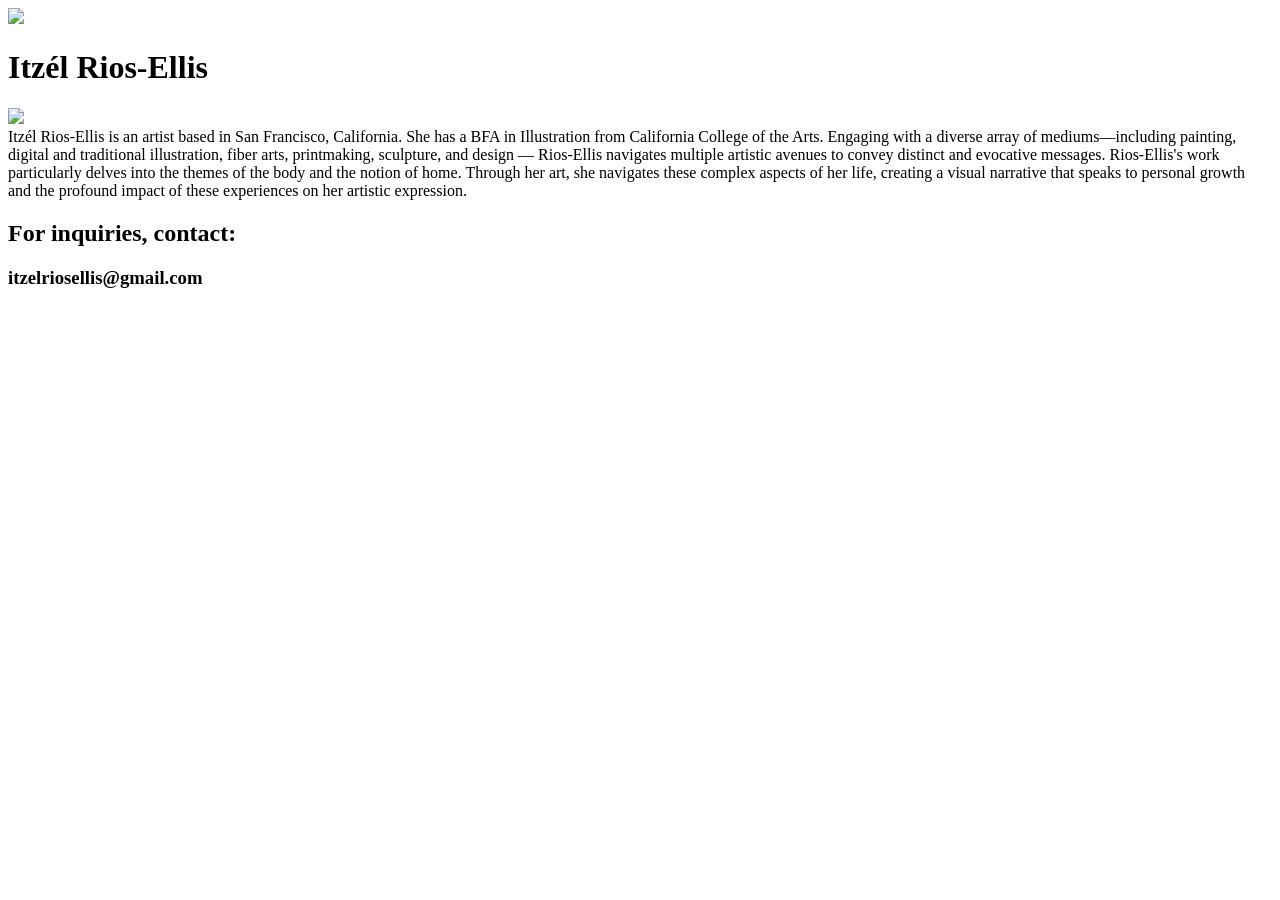
==== about.html @ 1f966a65 "pages" ====
<!DOCTYPE html>

<html lang="en">
<head>
    <title>About Itzél Rios-Ellis</title>

    <link rel="stylesheet" href="/components/main.css">
    <link rel="stylesheet" href="/styles/about.css">
    <link rel="icon" href="/assets/images/icons/favicon.svg">

</head>

<body data-page="about">
    <menu-header></menu-header>
<div class="flash" id="flash"></div>
    <div id="container">
            <div id="leftAb">
                <img class="itzel" src="/assets/images/itzel.jpg"></img>
            </div>

            <div class="rightAb">
                <div id="name">
                    <h1>Itzél Rios-Ellis</h1>
                    <img class="star" src="/assets/images/icons/favicon.svg"></img>
                </div>
                <p1>Itzél Rios-Ellis is an artist based in San Francisco, California. She has a BFA in Illustration from California College of the Arts. Engaging with a diverse array of mediums—including painting, digital and traditional illustration, fiber arts, printmaking, sculpture, and design — Rios-Ellis navigates multiple artistic avenues to convey distinct and evocative messages. Rios-Ellis's work particularly delves into the themes of the body and the notion of home. Through her art, she navigates these complex aspects of her life, creating a visual narrative that speaks to personal growth and the profound impact of these experiences on her artistic expression.</h2>
                <h2>For inquiries, contact: </h2>
                <div id="contact">
                    <div id="copy"></div>
                    <h3 id="email">itzelriosellis@gmail.com</h3>
                </div>
            </div>
    </div>
    
    <div class="loader" id="loader"></div>
    <footer-main></footer-main>
    <script src="scripts/about.js"></script>

    <script src="components/headerFooter.js"></script>

</body>
</html>
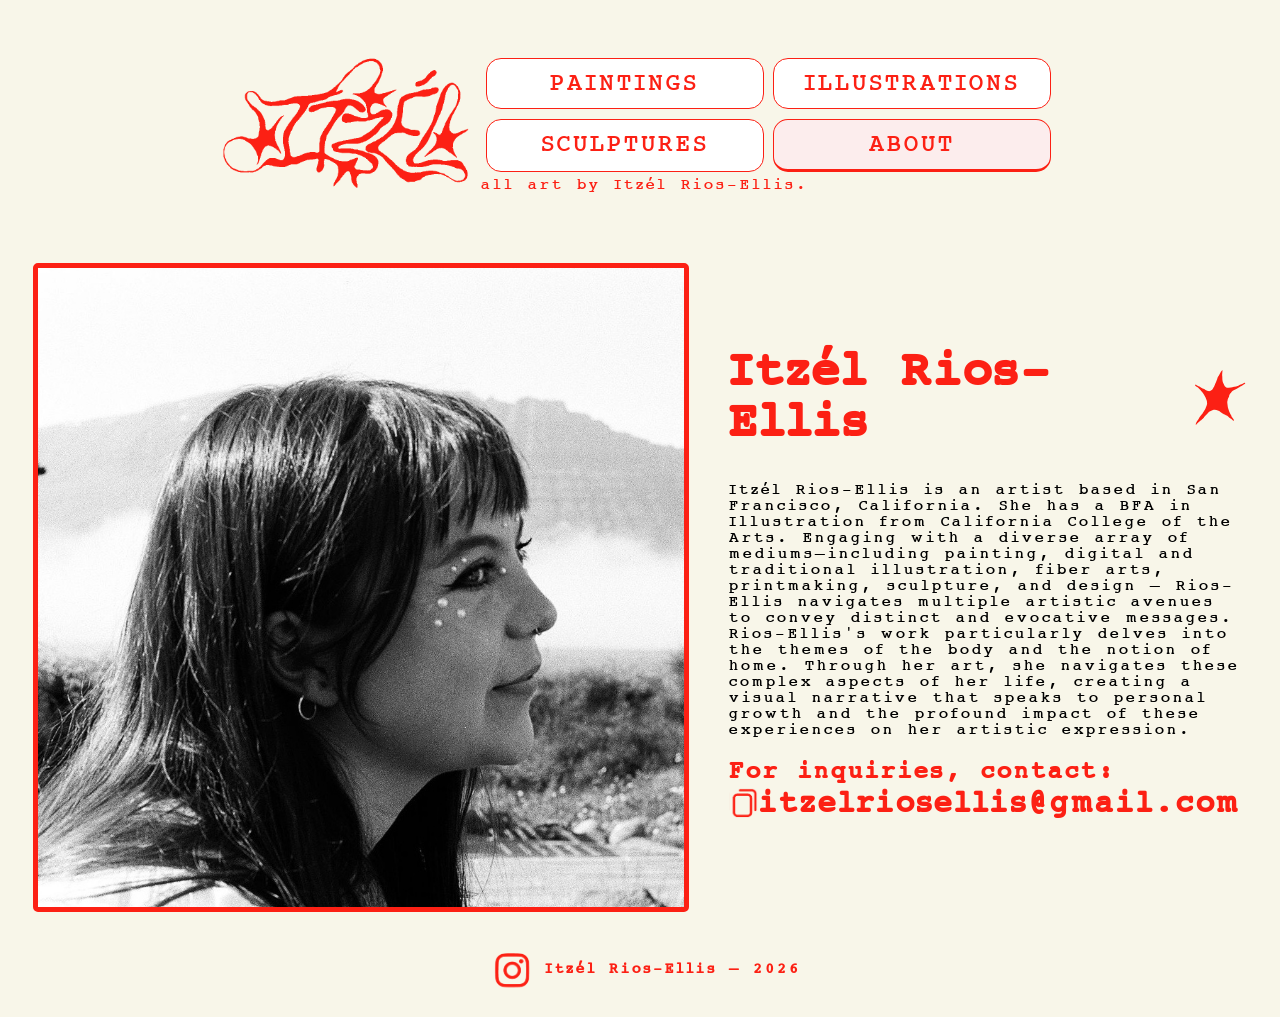
==== commit cd448821: "edi" ====
--- a/about.html
+++ b/about.html
@@ -4,9 +4,9 @@
 <head>
     <title>About Itzél Rios-Ellis</title>
 
-    <link rel="stylesheet" href="/components/main.css">
-    <link rel="stylesheet" href="/styles/about.css">
-    <link rel="icon" href="/assets/images/icons/favicon.svg">
+    <link rel="stylesheet" href="components/main.css">
+    <link rel="stylesheet" href="styles/about.css">
+    <link rel="icon" href="assets/images/icons/favicon.svg">
 
 </head>
 
@@ -15,13 +15,13 @@
 <div class="flash" id="flash"></div>
     <div id="container">
             <div id="leftAb">
-                <img class="itzel" src="/assets/images/itzel.jpg"></img>
+                <img class="itzel" src="assets/images/itzel.jpg"></img>
             </div>
 
             <div class="rightAb">
                 <div id="name">
                     <h1>Itzél Rios-Ellis</h1>
-                    <img class="star" src="/assets/images/icons/favicon.svg"></img>
+                    <img class="star" src="assets/images/icons/favicon.svg"></img>
                 </div>
                 <p1>Itzél Rios-Ellis is an artist based in San Francisco, California. She has a BFA in Illustration from California College of the Arts. Engaging with a diverse array of mediums—including painting, digital and traditional illustration, fiber arts, printmaking, sculpture, and design — Rios-Ellis navigates multiple artistic avenues to convey distinct and evocative messages. Rios-Ellis's work particularly delves into the themes of the body and the notion of home. Through her art, she navigates these complex aspects of her life, creating a visual narrative that speaks to personal growth and the profound impact of these experiences on her artistic expression.</h2>
                 <h2>For inquiries, contact: </h2>
--- a/components/main.css
+++ b/components/main.css
@@ -0,0 +1,52 @@
+@font-face {
+    font-family: 'main';
+    src: url('/assets/fonts/jai.TTF') format('truetype');
+    font-weight: 200;
+    font-style: normal;
+    
+}
+:root {
+  --main-color: #fc2014; /* your theme color */
+  --second-color: #f8f6e9;
+}
+
+#overlay {
+  background-color: rgba(var(--second-color-rgb), 0.5);
+}
+
+html, body {
+    font-family: 'main', sans-serif;
+    background-color: var(--second-color);
+    letter-spacing: 3px; 
+}
+a {
+    color: inherit; 
+    text-decoration: inherit;
+  }
+  .loader{
+    position: fixed;
+    top: 0;
+    left: 0;
+    width: 100vw;
+    height: 100vh;
+    display: flex;
+    justify-content: center;
+    align-items: center;
+    background-color: rgb(248, 246, 233);
+    z-index: 5;
+    transition: all 0.1s ease-out;
+    overflow-x: hidden;
+
+}
+.loader-hidden{
+    opacity: 0;
+    visibility: hidden;
+}
+.loader::after{
+    content:"";
+    width: 275px;
+    height: 275px;
+    background-image: url('../assets/images/icons/loading.gif');
+    background-size:contain;
+    background-repeat: no-repeat;
+}
--- a/styles/about.css
+++ b/styles/about.css
@@ -0,0 +1,104 @@
+#container{
+    width: 100%;
+    height: 100%;
+    display: flex;
+    flex-direction: row;
+    margin: 0;
+    padding: 25px;
+    max-width: 1500px;
+    margin: 0 auto;
+}
+.flash {
+  position: fixed;
+  inset: 0;
+  background: var(--second-color);
+  pointer-events: none;
+  opacity: 0;
+  transition: opacity 0.4s ease;
+  z-index: 9999;
+}
+
+.flash.active {
+  opacity: 1;
+}
+.leftAb{
+    width: 30%;
+  height: 500px; 
+  overflow: hidden;
+}
+#name{
+  display: flex;
+  align-items: center;
+  gap: 10px;
+}
+
+.star{
+  width: 55px;
+}
+.star:hover{
+  width: 75px;
+  background-position: center;
+}
+.itzel{
+  width: 100%;
+  height: 100%;
+  background-position: right;
+  border-radius: 5px;
+  border: 5px var(--main-color) solid;
+  
+  object-fit: cover;
+  object-position: right center;
+}
+#contact{
+  display: flex;
+  flex-direction: row;
+}
+#copy{
+  width: 30px;
+  height: 30px;
+  background-image: url('/assets/images/icons/copy.png');
+  background-position: center;
+  background-size: contain;
+  cursor: pointer;
+}
+.rightAb{
+    text-align: left;
+    padding: 50px;
+    width: 70%;
+}
+.rightAb h1 {
+  font-size: 50px;
+}
+.rightAb h2{
+    color: var(--main-color);
+      font-size: 25px;
+margin-bottom: 4px;
+}
+.rightAb h3{
+    color: var(--main-color);
+      font-size: 32px;
+margin-top: 0px;
+}
+@media (max-width: 800px) {  
+  #container{
+    flex-direction: column;
+    padding: 0px;
+    width: 92%;
+    margin-top: 155px;
+  }
+  .rightAb h1 {
+  font-size: 37px;
+}
+.star{
+  width: 35px
+}
+  .rightAb{
+    width: 100%;
+    padding: 15px;
+  }
+  h1{
+    padding: 0px;
+    margin: 10px;
+  }
+
+}
